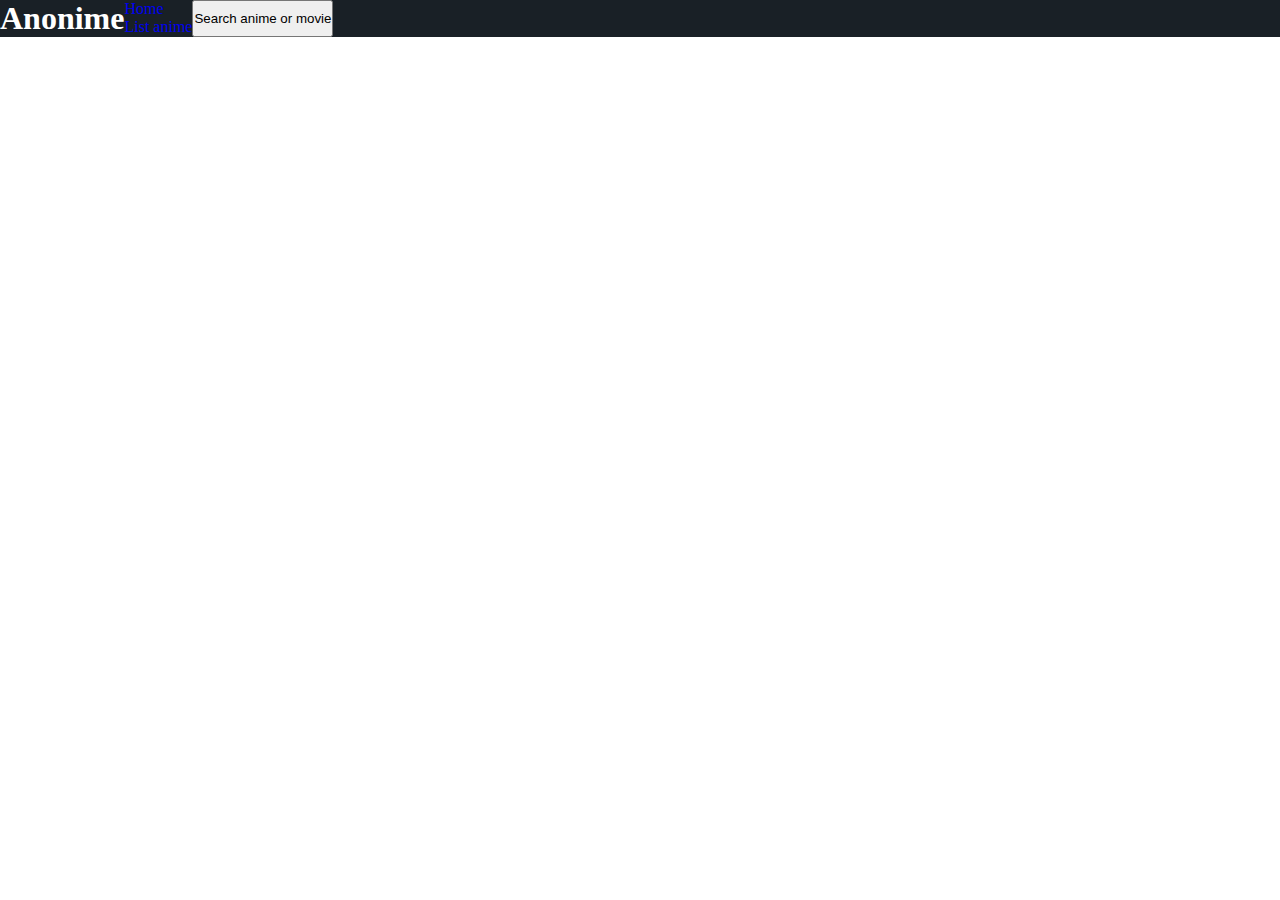
==== index.html @ 21df86a3 "Criei o header do projeto (html)" ====
<!DOCTYPE html>
<html lang="pt-br">
<head>
    <meta charset="UTF-8">
    <meta http-equiv="X-UA-Compatible" content="IE=edge">
    <meta name="viewport" content="width=device-width, initial-scale=1.0">
    <title>Anonime</title>
    <link rel="stylesheet" href="estilo.css">
</head>
<body>
    <header>
        <h1>Anonime</h1>

        <ul>
            <li>
                <a href="#">Home</a>
            </li>

            <li>
                <a href="#">List anime</a>
            </li>
        </ul>

        <button>
            Search anime or movie
        </button>
    </header>
</body>
</html>
---- estilo.css ----
* {
    box-sizing: border-box;
    margin: 0px;
    padding: 0px;
    text-decoration: none;
    list-style: none;
}

header {
    display: flex; 
    
    background-color: #192026;
}

header h1 {
    color: white;
}

ul li a {

}
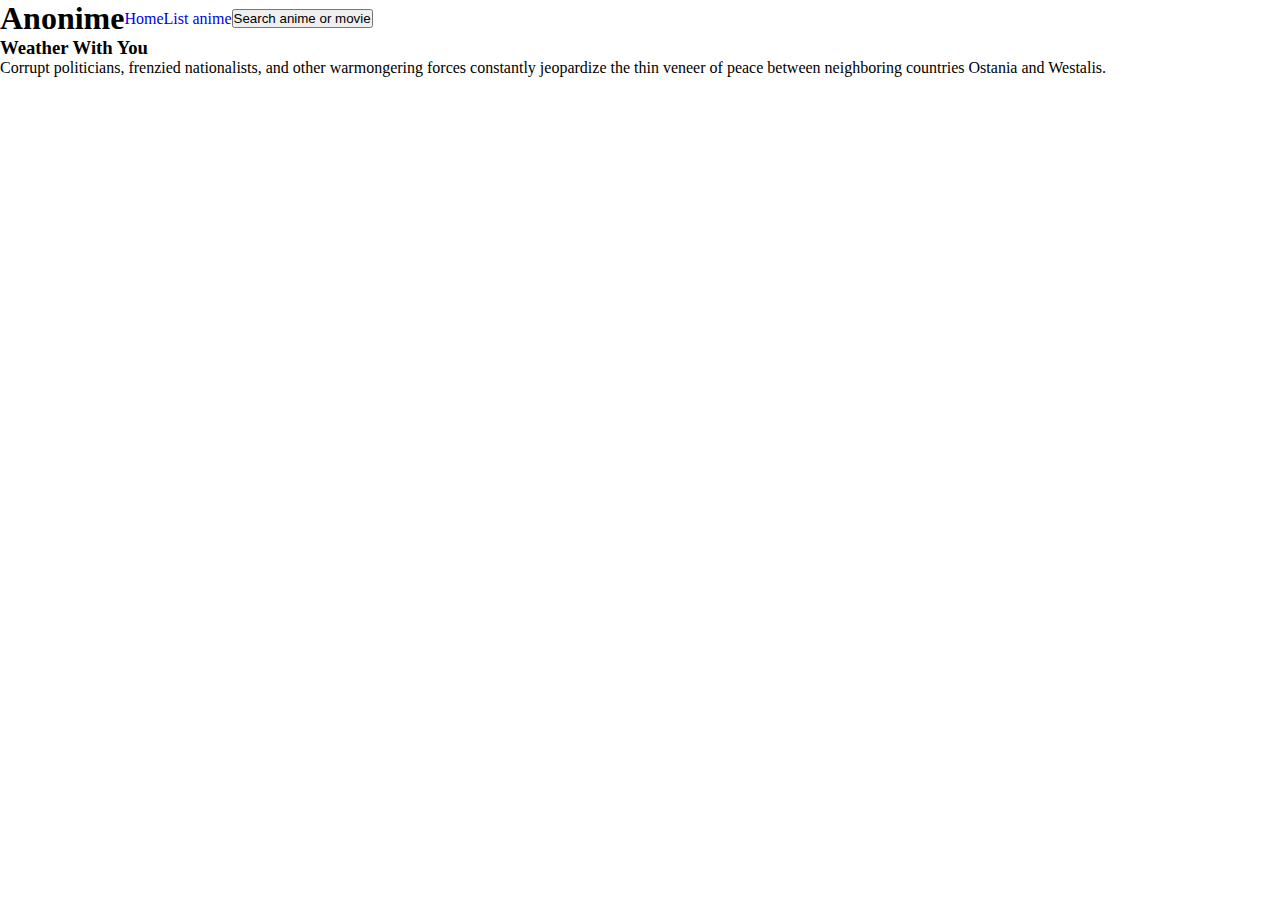
==== commit 3639e316: "Banner" ====
--- a/index.html
+++ b/index.html
@@ -11,19 +11,38 @@
     <header>
         <h1>Anonime</h1>
 
-        <ul>
-            <li>
-                <a href="#">Home</a>
-            </li>
-
-            <li>
-                <a href="#">List anime</a>
-            </li>
-        </ul>
+        <a href="#">Home</a>
+        <a href="#">List anime</a>
 
         <button>
             Search anime or movie
         </button>
     </header>
+    
+    <main>
+
+        <section id="container-banner">
+
+            <div id="banner">
+
+              <!--
+
+                    <h2 class="title">Explore</h2>
+                    <p>What are you gonna watch today?</p>
+        
+                    <img src="spy_carousel 1.png" alt="banner">
+
+              --> 
+
+            </div>
+
+            
+            <div class="banner-text">
+                <h3>Weather With You</h3>
+                <p> Corrupt politicians, frenzied nationalists, and other warmongering forces constantly jeopardize the thin veneer of peace between neighboring countries Ostania and Westalis. </p>
+            </div>
+        </section>
+    </main>
+
 </body>
 </html>--- a/estilo.css
+++ b/estilo.css
@@ -4,18 +4,54 @@
     padding: 0px;
     text-decoration: none;
     list-style: none;
+
+    /*background-color: #192026;*/
 }
 
 header {
-    display: flex; 
-    
-    background-color: #192026;
+    display: flex;
+    align-items: center;
 }
 
-header h1 {
+
+/*--------BANNER-----------*/
+
+/*
+section#container-banner {
+    width: 1170px;
+    height: 400px;
+    position: relative;
     color: white;
+
 }
 
-ul li a {
+section#container img {
+    width: 100%;
+}
 
+div#banner {
+    color: black;
 }
+
+div.banner-text {
+    width: 582px;
+    padding-left: 47px;
+    padding-top: 200px;
+    padding-right: 53px;
+    padding-bottom: 33px;
+
+    position: absolute;
+    bottom: 0;
+    left: 0;
+}
+
+div.banner-text h3 {
+    padding-bottom: 16px;
+    font-size: 32px;
+} 
+*/
+
+div#banner {
+    background-image: url(spy_carousel\ 1.png);
+    background-color: crimson;
+}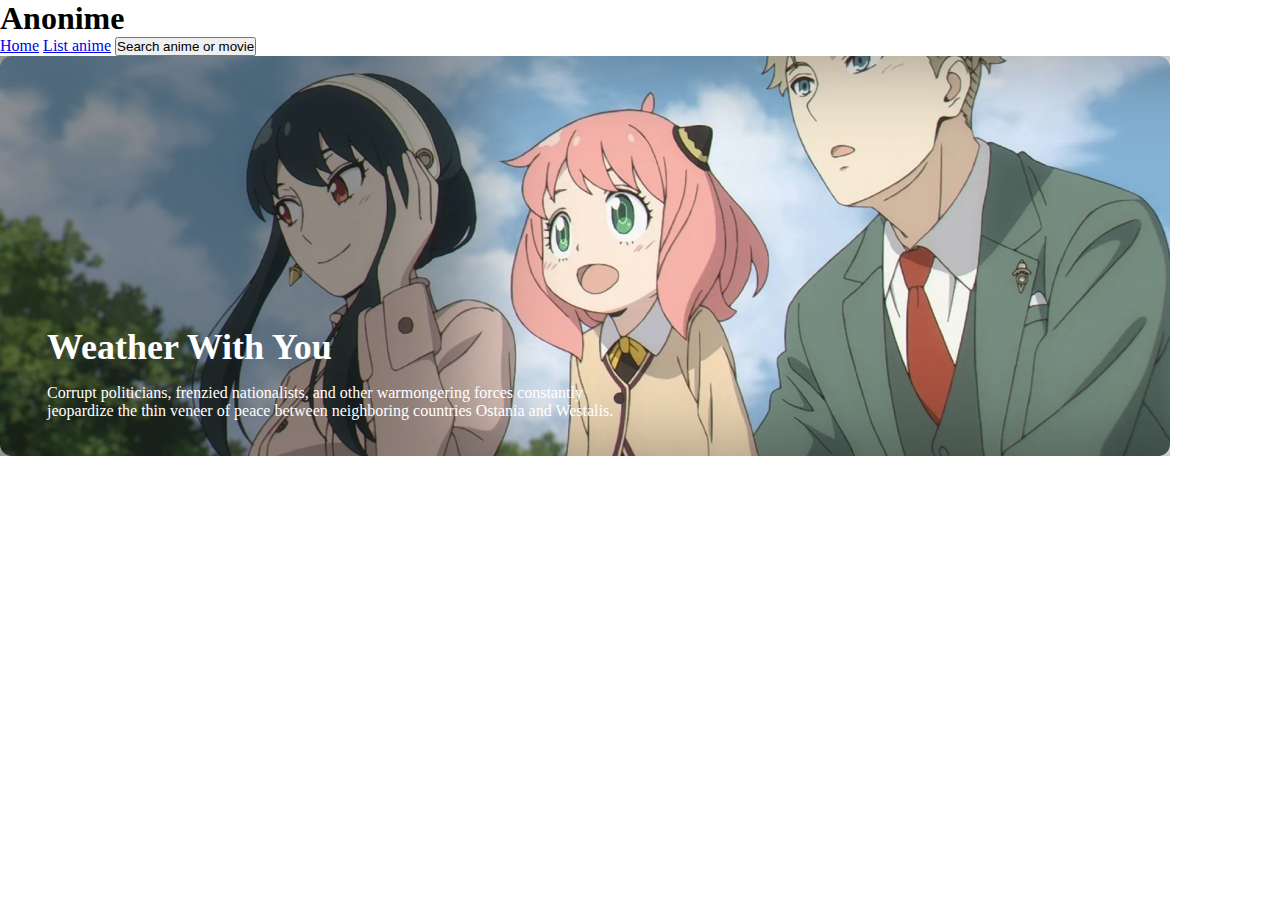
==== commit 02dd8805: "Configurações do banner" ====
--- a/index.html
+++ b/index.html
@@ -23,24 +23,15 @@
 
         <section id="container-banner">
 
-            <div id="banner">
-
-              <!--
-
-                    <h2 class="title">Explore</h2>
-                    <p>What are you gonna watch today?</p>
-        
-                    <img src="spy_carousel 1.png" alt="banner">
-
-              --> 
+            <div id="image-banner">
+                            
+            <div id="text-banner">
+                <h3>Weather With You</h3>
+                <p> Corrupt politicians, frenzied nationalists, and other warmongering forces constantly jeopardize the thin veneer of peace between neighboring countries Ostania and Westalis. </p>
+            </div>
 
             </div>
 
-            
-            <div class="banner-text">
-                <h3>Weather With You</h3>
-                <p> Corrupt politicians, frenzied nationalists, and other warmongering forces constantly jeopardize the thin veneer of peace between neighboring countries Ostania and Westalis. </p>
-            </div>
         </section>
     </main>
 
--- a/estilo.css
+++ b/estilo.css
@@ -1,57 +1,27 @@
 * {
+    margin: 0;
+    padding: 0;
     box-sizing: border-box;
-    margin: 0px;
-    padding: 0px;
-    text-decoration: none;
-    list-style: none;
-
-    /*background-color: #192026;*/
 }
 
-header {
-    display: flex;
-    align-items: center;
+div#image-banner {
+    width: 1170px;
+    height: 400px;
+
+    box-shadow: inset 474px 0px 98px rgb(0 0 0 / 43%);
+    background-image: url(spy_carousel\ 1.png);
 }
 
-
-/*--------BANNER-----------*/
-
-/*
-section#container-banner {
-    width: 1170px;
-    height: 400px;
-    position: relative;
+div#text-banner {
+    
     color: white;
 
+    padding-top: 270px;
+    padding-right: 537px;
+    padding-left: 47px;
 }
 
-section#container img {
-    width: 100%;
-}
-
-div#banner {
-    color: black;
-}
-
-div.banner-text {
-    width: 582px;
-    padding-left: 47px;
-    padding-top: 200px;
-    padding-right: 53px;
-    padding-bottom: 33px;
-
-    position: absolute;
-    bottom: 0;
-    left: 0;
-}
-
-div.banner-text h3 {
+div#text-banner h3 {
     padding-bottom: 16px;
-    font-size: 32px;
-} 
-*/
-
-div#banner {
-    background-image: url(spy_carousel\ 1.png);
-    background-color: crimson;
+    font-size: 36px;
 }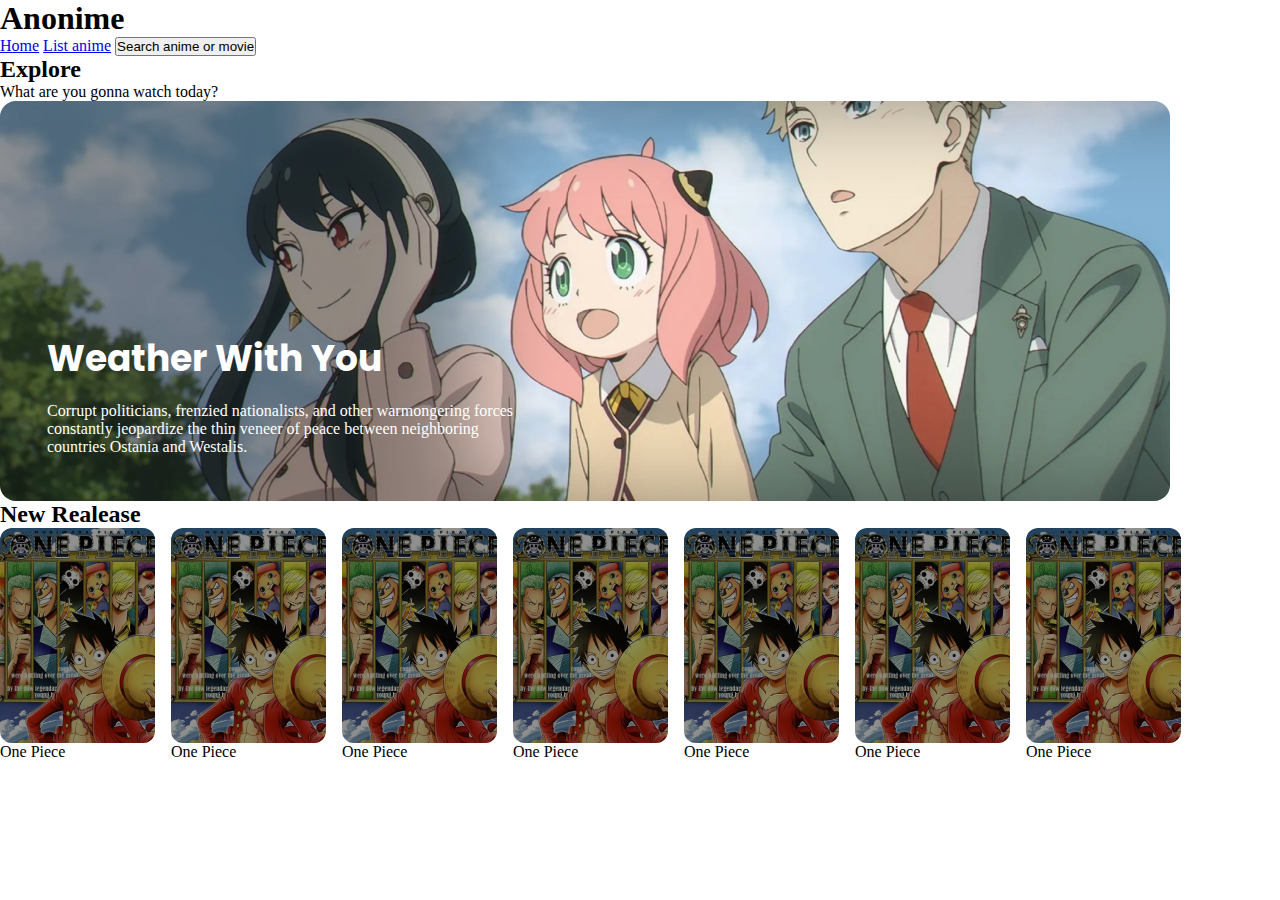
==== commit 24132c2e: "Cards" ====
--- a/index.html
+++ b/index.html
@@ -5,6 +5,9 @@
     <meta http-equiv="X-UA-Compatible" content="IE=edge">
     <meta name="viewport" content="width=device-width, initial-scale=1.0">
     <title>Anonime</title>
+    <link rel="preconnect" href="https://fonts.googleapis.com">
+    <link rel="preconnect" href="https://fonts.gstatic.com" crossorigin>
+    <link href="https://fonts.googleapis.com/css2?family=Poppins:wght@400;600&display=swap" rel="stylesheet">
     <link rel="stylesheet" href="estilo.css">
 </head>
 <body>
@@ -23,6 +26,8 @@
 
         <section id="container-banner">
 
+            <h2>Explore</h2>
+            <p>What are you gonna watch today?</p>
             <div id="image-banner">
                             
             <div id="text-banner">
@@ -33,6 +38,60 @@
             </div>
 
         </section>
+
+        <h2>New Realease</h2>
+        
+        <section id="container-cards">
+
+            <div id="cards">
+                <div class="image-ep">
+                    <p>Episode 1018</p>
+                </div>
+                <p>One Piece</p>
+            </div>
+
+            <div id="cards">
+                <div class="image-ep">
+                    <p>Episode 1018</p>
+                </div>
+                <p>One Piece</p>
+            </div>
+
+            <div id="cards">
+                <div class="image-ep">
+                    <p>Episode 1018</p>
+                </div>
+                <p>One Piece</p>
+            </div>
+
+            <div id="cards">
+                <div class="image-ep">
+                    <p>Episode 1018</p>
+                </div>
+                <p>One Piece</p>
+            </div>
+
+            <div id="cards">
+                <div class="image-ep">
+                    <p>Episode 1018</p>
+                </div>
+                <p>One Piece</p>
+            </div>
+
+            <div id="cards">
+                <div class="image-ep">
+                    <p>Episode 1018</p>
+                </div>
+                <p>One Piece</p>
+            </div>
+
+            <div id="cards">
+                <div class="image-ep">
+                    <p>Episode 1018</p>
+                </div>
+                <p>One Piece</p>
+            </div>
+        </section>
     </main>
 
 </body>
--- a/estilo.css
+++ b/estilo.css
@@ -1,3 +1,5 @@
+@import url('https://fonts.googleapis.com/css2?family=Poppins:wght@400;600&display=swap');
+
 * {
     margin: 0;
     padding: 0;
@@ -8,6 +10,7 @@
     width: 1170px;
     height: 400px;
 
+    border-radius: 16px;
     box-shadow: inset 474px 0px 98px rgb(0 0 0 / 43%);
     background-image: url(spy_carousel\ 1.png);
 }
@@ -16,12 +19,41 @@
     
     color: white;
 
-    padding-top: 270px;
+    padding-top: 230px;
     padding-right: 537px;
     padding-left: 47px;
 }
 
 div#text-banner h3 {
+    font-family: 'Poppins', sans-serif;
+
     padding-bottom: 16px;
     font-size: 36px;
+}
+
+div#text-banner p {
+    max-width: 470px;
+}
+
+/*-----episode-----*/
+section#container-cards {
+    display: flex;
+    gap: 1rem;
+
+}
+
+div.image-ep {
+    width: 155px;
+    height: 215px;
+    border-radius: 12px;
+    box-shadow: inset 10px 1000px 10px rgb(0 0 0 / 43%); /*fazer com que a sombra fique somente em baixo*/
+
+    background-image: url(One-piece\ 1.png);
+}
+
+div.image-ep p {
+    color: white;
+
+    text-align: center;
+    padding-top: 220px;
 }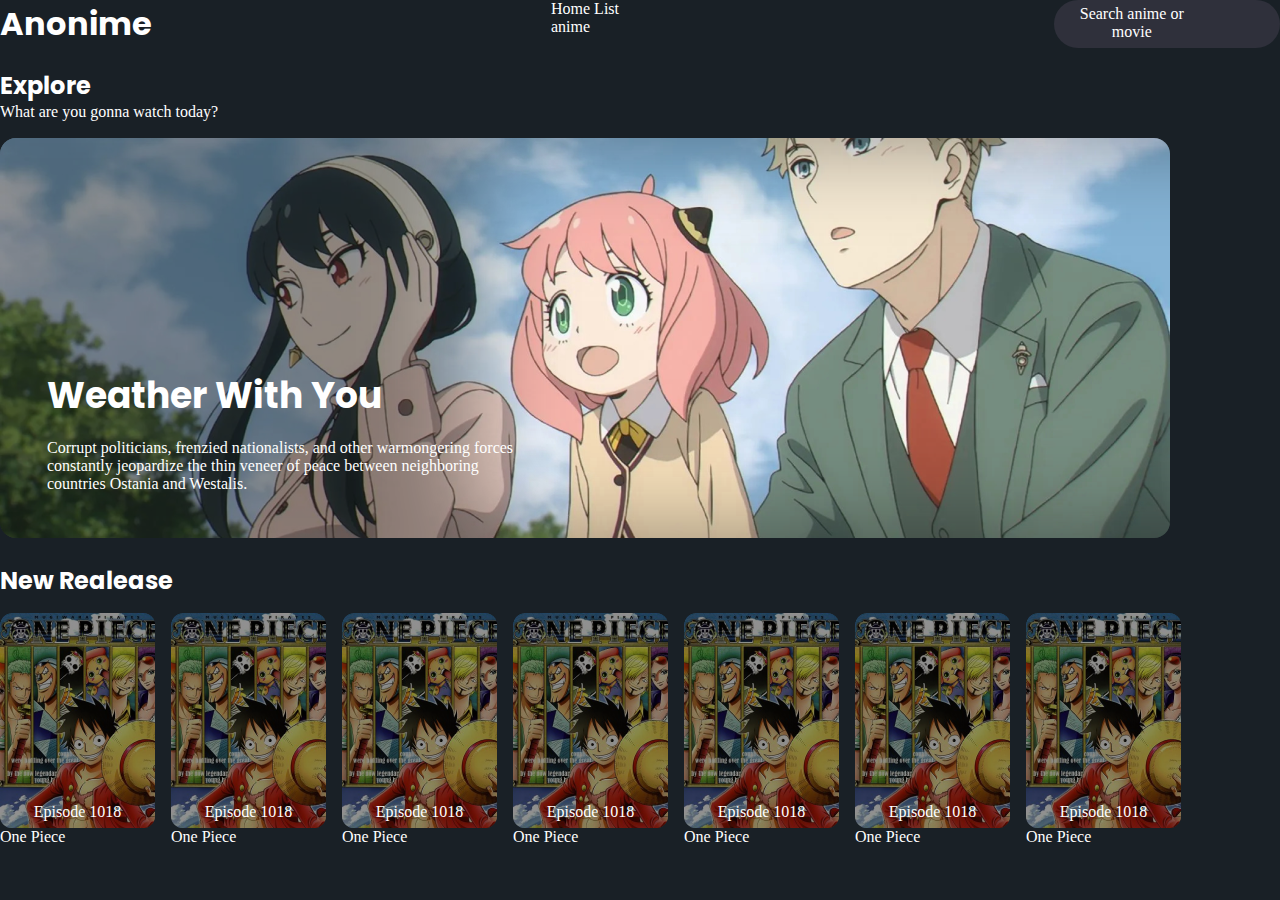
==== commit 9e943fa2: "Ajustes no card/header" ====
--- a/index.html
+++ b/index.html
@@ -11,15 +11,19 @@
     <link rel="stylesheet" href="estilo.css">
 </head>
 <body>
-    <header>
-        <h1>Anonime</h1>
+    <header>     
+        
+        <div id="header-menu">
 
-        <a href="#">Home</a>
-        <a href="#">List anime</a>
+            <h1>Anonime</h1>
+            <div id="menu-links">
+                <a href="#">Home</a>
+                <a href="#">List anime</a>
+            </div>
 
-        <button>
-            Search anime or movie
-        </button>
+            <a id="search" href="#">Search anime or movie</a>
+        </div>
+
     </header>
     
     <main>
@@ -39,9 +43,11 @@
 
         </section>
 
+
+        <section id="container-cards">
         <h2>New Realease</h2>
         
-        <section id="container-cards">
+        <div id="cards-flex">
 
             <div id="cards">
                 <div class="image-ep">
@@ -91,7 +97,8 @@
                 </div>
                 <p>One Piece</p>
             </div>
-        </section>
+        </div>
+    </section>
     </main>
 
 </body>
--- a/estilo.css
+++ b/estilo.css
@@ -4,7 +4,52 @@
     margin: 0;
     padding: 0;
     box-sizing: border-box;
+
+    text-decoration: none;
 }
+
+body {
+    background-color: #192026;
+}
+
+h1, h2, h3, p, a{
+    color: white;
+} 
+
+h2 {
+    font-family: 'Poppins', sans-serif;
+}
+
+header {
+    padding-bottom: 20px;
+}
+
+header h1 {
+    font-family: 'Poppins', sans-serif;
+}
+
+header a#search {
+    background-color: #2f303b;
+    text-align: center;
+
+    padding-top: 5px;
+    padding-bottom: 5px;
+    padding-left: 10px;
+    padding-right: 80px;
+    border-radius: 37px;
+    
+}
+
+section#container-banner p {
+    padding-bottom: 17px;
+}
+
+div#header-menu {
+    display: flex;
+    justify-content: center;
+
+    gap: 400px;
+} 
 
 div#image-banner {
     width: 1170px;
@@ -36,7 +81,12 @@
 }
 
 /*-----episode-----*/
-section#container-cards {
+section#container-cards h2 {
+    padding-bottom: 15px;
+    padding-top: 25px;
+}
+
+div#cards-flex {
     display: flex;
     gap: 1rem;
 
@@ -54,6 +104,7 @@
 div.image-ep p {
     color: white;
 
+
     text-align: center;
-    padding-top: 220px;
+    padding-top: 190px;
 }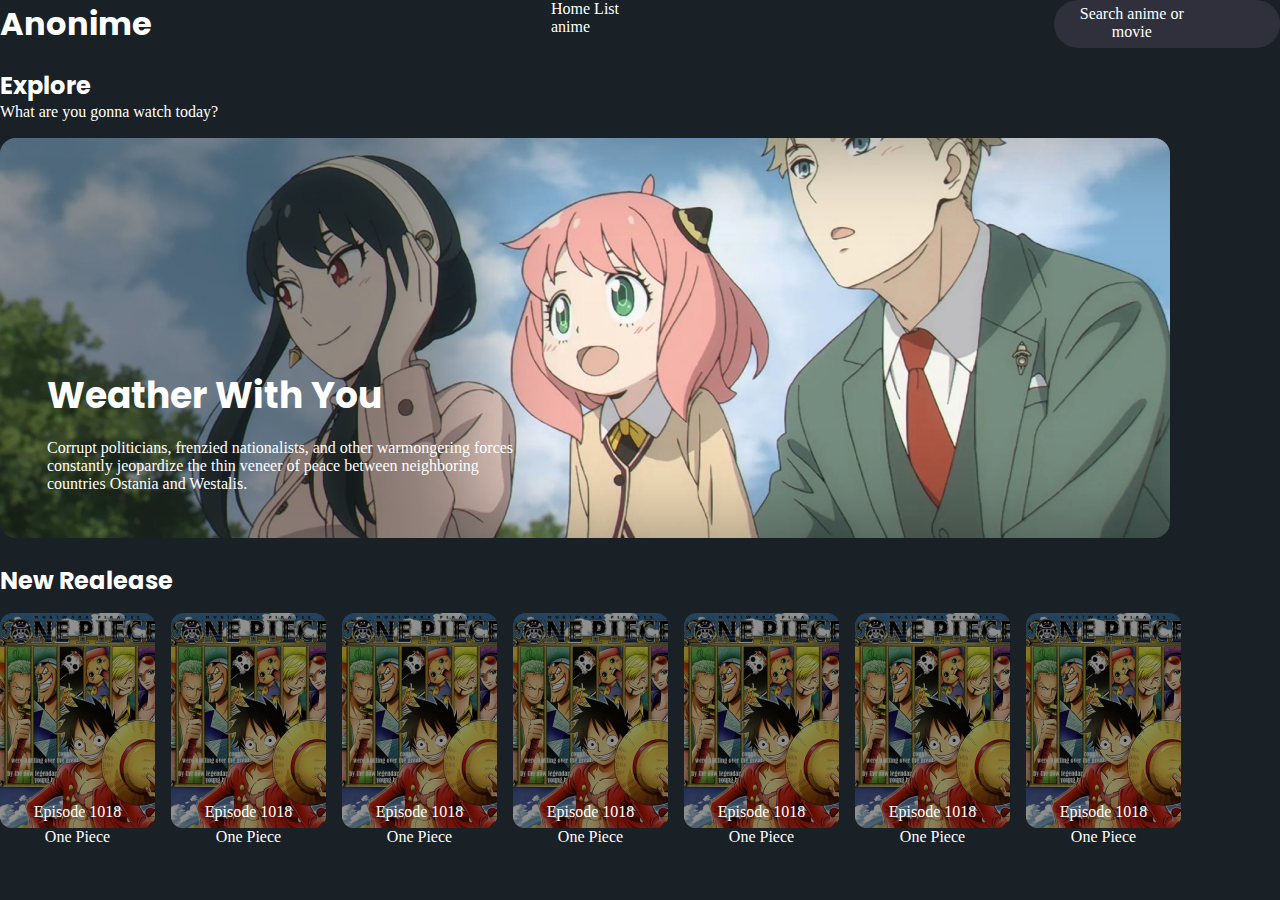
==== commit c227ff0f: "Ajustes CSS" ====
--- a/index.html
+++ b/index.html
@@ -53,49 +53,49 @@
                 <div class="image-ep">
                     <p>Episode 1018</p>
                 </div>
-                <p>One Piece</p>
+                <p class="name-anime">One Piece</p>
             </div>
 
             <div id="cards">
                 <div class="image-ep">
                     <p>Episode 1018</p>
                 </div>
-                <p>One Piece</p>
+                <p class="name-anime">One Piece</p>
             </div>
 
             <div id="cards">
                 <div class="image-ep">
                     <p>Episode 1018</p>
                 </div>
-                <p>One Piece</p>
+                <p class="name-anime">One Piece</p>
             </div>
 
             <div id="cards">
                 <div class="image-ep">
                     <p>Episode 1018</p>
                 </div>
-                <p>One Piece</p>
+                <p class="name-anime">One Piece</p>
             </div>
 
             <div id="cards">
                 <div class="image-ep">
                     <p>Episode 1018</p>
                 </div>
-                <p>One Piece</p>
+                <p class="name-anime">One Piece</p>
             </div>
 
             <div id="cards">
                 <div class="image-ep">
                     <p>Episode 1018</p>
                 </div>
-                <p>One Piece</p>
+                <p class="name-anime">One Piece</p>
             </div>
 
             <div id="cards">
                 <div class="image-ep">
-                    <p>Episode 1018</p>
+                    <p class="name-anime">Episode 1018</p>
                 </div>
-                <p>One Piece</p>
+                <p class="name-anime">One Piece</p>
             </div>
         </div>
     </section>
--- a/estilo.css
+++ b/estilo.css
@@ -10,10 +10,13 @@
 
 body {
     background-color: #192026;
+
+    
 }
 
-h1, h2, h3, p, a{
+h1, h2, h3, p, a {
     color: white;
+    
 } 
 
 h2 {
@@ -107,4 +110,8 @@
 
     text-align: center;
     padding-top: 190px;
+}
+
+div .name-anime {
+    text-align: center;
 }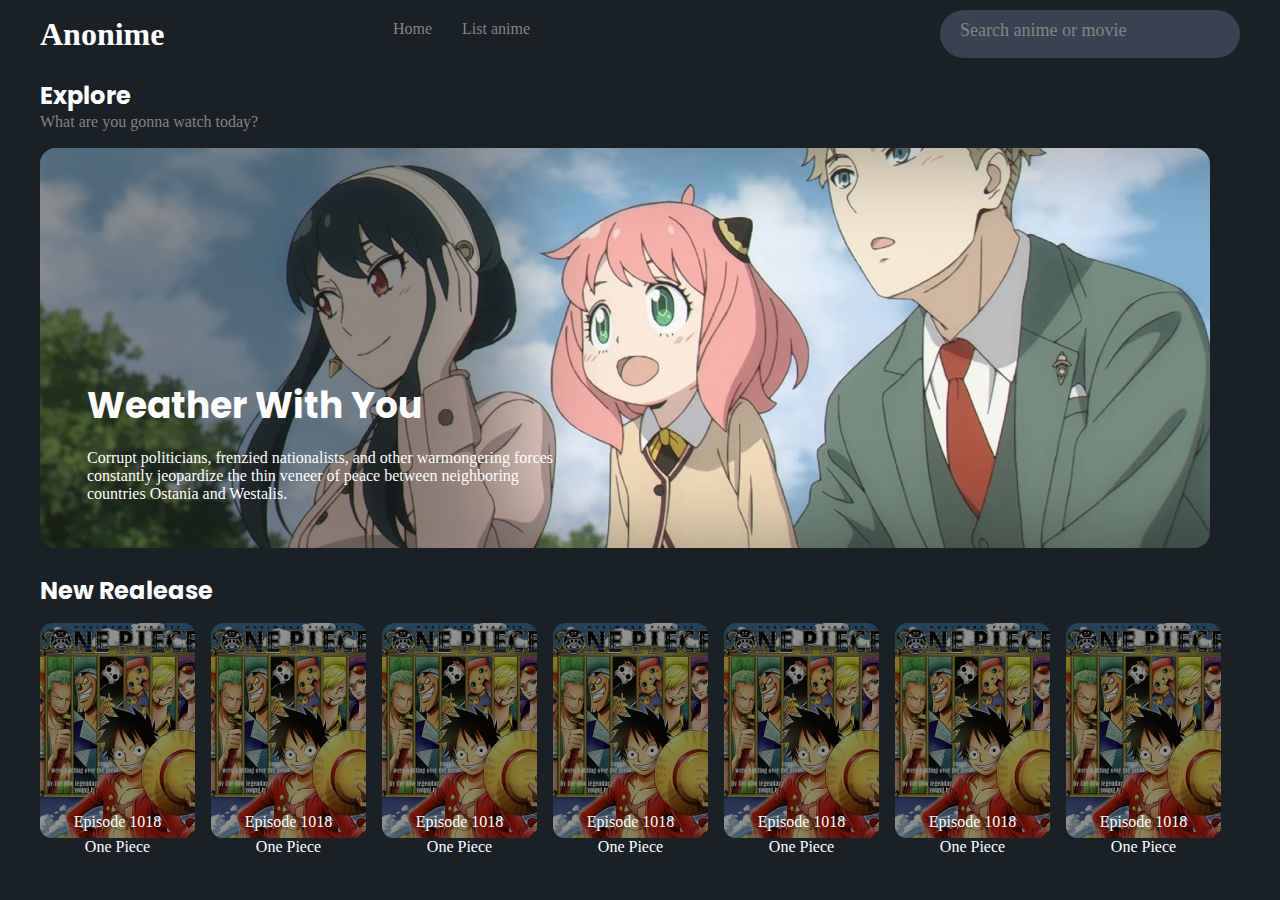
==== commit 2a200425: "Ajuste das duas páginas do site" ====
--- a/index.html
+++ b/index.html
@@ -11,19 +11,16 @@
     <link rel="stylesheet" href="estilo.css">
 </head>
 <body>
-    <header>     
-        
-        <div id="header-menu">
+    <header class="header">
+        <h1>Anonime</h1>
+        <nav>
+            <ul class="menu-header">
+                <li><a href="#">Home</a></li>
+                <li><a href="#">List anime</a></li>
 
-            <h1>Anonime</h1>
-            <div id="menu-links">
-                <a href="#">Home</a>
-                <a href="#">List anime</a>
-            </div>
-
-            <a id="search" href="#">Search anime or movie</a>
-        </div>
-
+                <li id="search"><a href="#">Search anime or movie</a></li>
+            </ul>
+        </nav>
     </header>
     
     <main>
--- a/estilo.css
+++ b/estilo.css
@@ -8,39 +8,34 @@
     text-decoration: none;
 }
 
+ul {
+    list-style: none;
+}
+
 body {
     background-color: #192026;
 
+    width: 1200px;
+
+    margin: auto;
     
 }
 
-h1, h2, h3, p, a {
+body p, a {
+    color: #858585;
+}
+
+h1, h2 {
     color: white;
-    
-} 
+}
+
+section div#text-banner p, 
+p.name-anime {
+    color: white;
+}
 
 h2 {
     font-family: 'Poppins', sans-serif;
-}
-
-header {
-    padding-bottom: 20px;
-}
-
-header h1 {
-    font-family: 'Poppins', sans-serif;
-}
-
-header a#search {
-    background-color: #2f303b;
-    text-align: center;
-
-    padding-top: 5px;
-    padding-bottom: 5px;
-    padding-left: 10px;
-    padding-right: 80px;
-    border-radius: 37px;
-    
 }
 
 section#container-banner p {
@@ -61,6 +56,38 @@
     border-radius: 16px;
     box-shadow: inset 474px 0px 98px rgb(0 0 0 / 43%);
     background-image: url(spy_carousel\ 1.png);
+}header {
+    padding-bottom: 20px;
+    padding-top: 10px;
+}
+
+.header {
+    display: flex;
+    justify-content: space-between;
+    align-items: center;
+}
+
+header #search {
+    font-size: 18px;
+    padding-left: 10px;
+    margin-left: 400px;
+    background-color:hsla(217, 19%, 27%, 1);
+    width: 300px;
+    height: 48px;
+    border-radius: 37px;
+}
+
+.menu-header {
+    display: flex;
+}
+
+.menu-header li {
+    margin-left: 10px;
+}
+
+.menu-header li a {
+    display: block;
+    padding: 10px;
 }
 
 div#text-banner {
